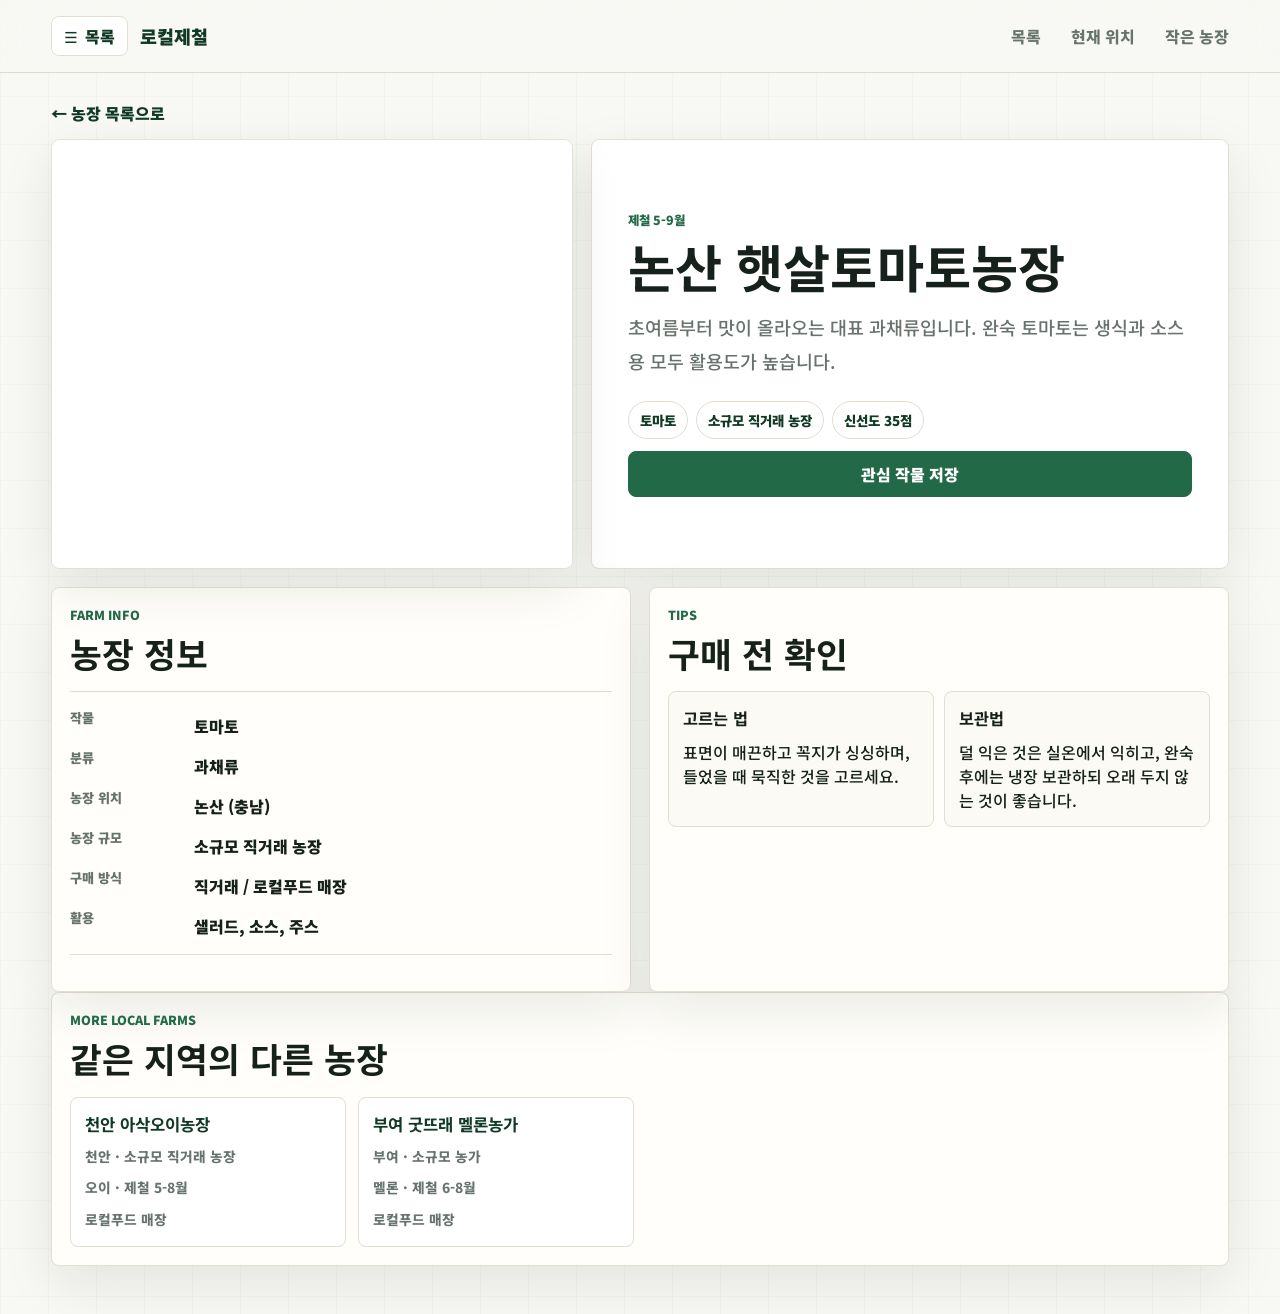
==== detail.html @ 07fb828e "Add top-left navigation menu" ====
<!doctype html>
<html lang="ko">
  <head>
    <meta charset="UTF-8" />
    <meta name="viewport" content="width=device-width, initial-scale=1.0" />
    <meta
      name="description"
      content="로컬제철 농장 상세 페이지입니다. 가까운 농장, 제철 작물, 구매 방식, 고르는 법과 보관법을 확인합니다."
    />
    <title>농장 상세 | 로컬제철</title>
    <link rel="preconnect" href="https://fonts.googleapis.com" />
    <link rel="preconnect" href="https://fonts.gstatic.com" crossorigin />
    <link
      href="https://fonts.googleapis.com/css2?family=Inter:wght@500;600;700;800;900&family=Noto+Sans+KR:wght@400;500;700;800;900&display=swap"
      rel="stylesheet"
    />
    <link rel="stylesheet" href="./styles.css" />
  </head>
  <body>
    <header class="site-header">
      <div class="header-left">
        <details class="quick-menu">
          <summary aria-label="서비스 목록 열기">목록</summary>
          <div class="quick-menu-panel">
            <a href="./index.html#finder">농장 작물</a>
            <a href="./index.html#nearby">농장 위치</a>
            <a href="./index.html#small-farms">작은 농장</a>
            <a href="./index.html#favorites">관심 작물</a>
            <a href="./index.html#data">데이터 구조</a>
          </div>
        </details>
        <a class="brand" href="./index.html" aria-label="로컬제철 홈">로컬제철</a>
      </div>
      <nav class="nav" aria-label="상세 메뉴">
        <a href="./index.html#finder">목록</a>
        <a href="./index.html#nearby">현재 위치</a>
        <a href="./index.html#small-farms">작은 농장</a>
      </nav>
    </header>

    <main class="detail-page">
      <a class="back-link" href="./index.html#finder">← 농장 목록으로</a>

      <section class="detail-hero">
        <div class="detail-hero-image" id="pageImage"></div>
        <div class="detail-hero-copy">
          <p class="eyebrow" id="pageSeason">근처 제철</p>
          <h1 id="pageTitle">농장 상세</h1>
          <p class="lead" id="pageDescription">선택한 농장의 제철 작물 정보를 불러오는 중입니다.</p>
          <div class="hero-points" id="pageBadges"></div>
          <button class="favorite-button detail-favorite" id="pageFavorite" type="button">관심 작물 저장</button>
        </div>
      </section>

      <section class="detail-page-grid">
        <section class="section detail-info-section">
          <div class="section-heading">
            <div>
              <p class="eyebrow">Farm info</p>
              <h2>농장 정보</h2>
            </div>
          </div>
          <dl class="detail-meta page-meta" id="pageMeta"></dl>
        </section>

        <section class="section detail-info-section">
          <div class="section-heading">
            <div>
              <p class="eyebrow">Tips</p>
              <h2>구매 전 확인</h2>
            </div>
          </div>
          <div class="detail-tips">
            <div class="tip-box">
              <h3>고르는 법</h3>
              <p id="pagePick">-</p>
            </div>
            <div class="tip-box">
              <h3>보관법</h3>
              <p id="pageStorage">-</p>
            </div>
          </div>
        </section>
      </section>

      <section class="section">
        <div class="section-heading">
          <div>
            <p class="eyebrow">More local farms</p>
            <h2>같은 지역의 다른 농장</h2>
          </div>
        </div>
        <div class="small-farm-list" id="relatedList"></div>
      </section>
    </main>

    <script src="./script.js"></script>
    <script src="./detail.js"></script>
  </body>
</html>
---- styles.css ----
:root {
  --bg: #f8f8f4;
  --surface: #fffefa;
  --surface-strong: #ffffff;
  --text: #17211b;
  --muted: #68736d;
  --line: #e3ded2;
  --green: #226947;
  --green-dark: #103926;
  --leaf: #74a936;
  --tomato: #c84b3f;
  --sky: #277497;
  --gold: #d59a26;
  --shadow: 0 18px 54px rgba(24, 32, 27, 0.09);
}

* {
  box-sizing: border-box;
}

html {
  scroll-behavior: smooth;
}

body {
  margin: 0;
  background:
    linear-gradient(rgba(36, 107, 69, 0.026) 1px, transparent 1px),
    linear-gradient(90deg, rgba(36, 107, 69, 0.026) 1px, transparent 1px),
    var(--bg);
  background-size: 48px 48px;
  color: var(--text);
  font-family: "Noto Sans KR", "Inter", system-ui, sans-serif;
  font-weight: 500;
  text-rendering: optimizeLegibility;
  -webkit-font-smoothing: antialiased;
}

button,
input,
select {
  font: inherit;
}

button {
  cursor: pointer;
}

a {
  color: inherit;
  text-decoration: none;
}

.site-header {
  position: sticky;
  top: 0;
  z-index: 20;
  display: flex;
  align-items: center;
  justify-content: space-between;
  gap: 20px;
  padding: 16px clamp(18px, 4vw, 56px);
  border-bottom: 1px solid rgba(222, 216, 201, 0.9);
  background: rgba(248, 248, 244, 0.92);
  backdrop-filter: blur(16px);
}

.header-left {
  display: flex;
  align-items: center;
  gap: 12px;
}

.quick-menu {
  position: relative;
}

.quick-menu summary {
  display: inline-flex;
  min-height: 40px;
  align-items: center;
  justify-content: center;
  border: 1px solid var(--line);
  border-radius: 8px;
  background: var(--surface-strong);
  color: var(--green-dark);
  padding: 0 12px;
  font-weight: 900;
  list-style: none;
  cursor: pointer;
}

.quick-menu summary::-webkit-details-marker {
  display: none;
}

.quick-menu summary::before {
  margin-right: 7px;
  content: "☰";
  font-size: 0.95rem;
}

.quick-menu[open] summary {
  border-color: var(--green);
  box-shadow: 0 0 0 3px rgba(34, 105, 71, 0.12);
}

.quick-menu-panel {
  position: absolute;
  top: calc(100% + 8px);
  left: 0;
  z-index: 40;
  display: grid;
  width: 190px;
  gap: 4px;
  border: 1px solid var(--line);
  border-radius: 8px;
  background: var(--surface-strong);
  box-shadow: var(--shadow);
  padding: 8px;
}

.quick-menu-panel a {
  border-radius: 8px;
  color: var(--text);
  padding: 10px 11px;
  font-weight: 900;
}

.quick-menu-panel a:hover {
  background: #edf5e6;
  color: var(--green-dark);
}

.brand {
  color: var(--green-dark);
  font-size: 1.15rem;
  font-weight: 900;
  letter-spacing: 0;
}

.nav {
  display: flex;
  gap: clamp(14px, 3vw, 30px);
  color: var(--muted);
  font-weight: 800;
}

.nav a:hover {
  color: var(--green-dark);
}

.hero {
  display: grid;
  grid-template-columns: minmax(0, 1fr) minmax(320px, 440px);
  gap: clamp(24px, 5vw, 64px);
  align-items: stretch;
  padding: 42px clamp(18px, 4vw, 56px) 24px;
}

.hero-copy {
  display: flex;
  min-height: 360px;
  flex-direction: column;
  justify-content: center;
}

.eyebrow {
  margin: 0 0 10px;
  color: var(--green);
  font-size: 0.78rem;
  font-weight: 900;
  letter-spacing: 0;
  text-transform: uppercase;
}

h1,
h2,
h3,
p {
  margin-top: 0;
}

h1 {
  max-width: 820px;
  margin-bottom: 18px;
  font-size: clamp(2.35rem, 5vw, 4.75rem);
  line-height: 1.06;
  letter-spacing: 0;
}

h2 {
  margin-bottom: 0;
  font-size: clamp(1.5rem, 2.7vw, 2.35rem);
  line-height: 1.14;
  letter-spacing: 0;
}

h3 {
  margin-bottom: 10px;
  font-size: 1.02rem;
}

.lead {
  max-width: 620px;
  color: var(--muted);
  font-size: clamp(1rem, 2vw, 1.15rem);
  line-height: 1.82;
}

.hero-points {
  display: flex;
  flex-wrap: wrap;
  gap: 8px;
  margin-top: 4px;
}

.hero-points span {
  border: 1px solid var(--line);
  border-radius: 999px;
  background: rgba(255, 255, 255, 0.72);
  color: var(--green-dark);
  padding: 8px 11px;
  font-size: 0.84rem;
  font-weight: 900;
}

.back-link {
  display: inline-flex;
  margin-bottom: 14px;
  color: var(--green-dark);
  font-weight: 900;
}

.detail-page {
  padding: 28px clamp(18px, 4vw, 56px) 48px;
}

.detail-hero {
  display: grid;
  grid-template-columns: minmax(280px, 0.9fr) minmax(0, 1.1fr);
  gap: 18px;
  align-items: stretch;
  margin-bottom: 18px;
}

.detail-hero-image,
.detail-hero-copy {
  border: 1px solid var(--line);
  border-radius: 8px;
  background: var(--surface-strong);
  box-shadow: var(--shadow);
}

.detail-hero-image {
  min-height: 430px;
  background-position: center;
  background-size: cover;
  filter: saturate(0.96) contrast(1.02);
}

.detail-hero-copy {
  display: flex;
  flex-direction: column;
  justify-content: center;
  padding: clamp(20px, 4vw, 36px);
}

.detail-hero-copy h1 {
  font-size: clamp(2rem, 4vw, 4rem);
}

.detail-favorite {
  width: fit-content;
  min-width: 180px;
}

.detail-page-grid {
  display: grid;
  grid-template-columns: repeat(2, minmax(0, 1fr));
  gap: 18px;
}

.detail-info-section {
  margin: 0;
}

.page-meta {
  margin-bottom: 0;
}

.hero-actions {
  display: flex;
  flex-wrap: wrap;
  gap: 10px;
  margin-top: 18px;
}

.primary-button,
.secondary-button,
.favorite-button {
  display: inline-flex;
  min-height: 46px;
  align-items: center;
  justify-content: center;
  border-radius: 8px;
  padding: 0 16px;
  font-weight: 900;
}

.primary-button {
  border: 1px solid var(--green);
  background: var(--green);
  color: white;
}

.secondary-button {
  border: 1px solid var(--line);
  background: var(--surface-strong);
  color: var(--text);
}

.favorite-button {
  width: 100%;
  margin-top: 12px;
  border: 1px solid var(--green);
  background: var(--green);
  color: white;
}

.favorite-button.saved {
  border-color: #e8c46d;
  background: #fff4cf;
  color: #6f4c00;
}

.today-card,
.toolbar-panel,
.crop-list-panel,
.detail-panel,
.section {
  border: 1px solid var(--line);
  border-radius: 8px;
  background: var(--surface);
  box-shadow: var(--shadow);
}

.today-card {
  display: flex;
  min-height: 360px;
  flex-direction: column;
  overflow: hidden;
  background: var(--surface-strong);
}

.today-image,
.detail-image,
.crop-image {
  background-position: center;
  background-size: cover;
}

.today-image {
  min-height: 175px;
  filter: saturate(0.96) contrast(1.02);
}

.today-content {
  display: flex;
  flex: 1;
  flex-direction: column;
  padding: 18px;
}

.today-content p {
  color: var(--muted);
  line-height: 1.72;
}

.fresh-meter {
  height: 12px;
  margin: auto 0 18px;
  overflow: hidden;
  border-radius: 999px;
  background: #ebe4d6;
}

.fresh-meter span {
  display: block;
  width: 0%;
  height: 100%;
  border-radius: inherit;
  background: linear-gradient(90deg, var(--leaf), var(--gold), var(--tomato));
  transition: width 240ms ease;
}

.today-meta {
  display: grid;
  grid-template-columns: 1fr 1fr;
  gap: 10px;
  margin: 0;
}

.today-meta div {
  padding: 12px;
  border: 1px solid var(--line);
  border-radius: 8px;
  background: var(--surface-strong);
}

dt {
  color: var(--muted);
  font-size: 0.82rem;
  font-weight: 900;
}

dd {
  margin: 6px 0 0;
  font-weight: 900;
}

.toolbar-panel {
  display: grid;
  grid-template-columns: minmax(220px, 1.5fr) repeat(3, minmax(140px, 0.7fr));
  gap: 12px;
  margin: 0 clamp(18px, 4vw, 56px) 18px;
  padding: 14px;
  background: rgba(255, 254, 250, 0.94);
}

label {
  display: grid;
  gap: 7px;
  color: var(--muted);
  font-size: 0.84rem;
  font-weight: 900;
}

input,
select {
  width: 100%;
  min-height: 46px;
  border: 1px solid var(--line);
  border-radius: 8px;
  background: #fff;
  color: var(--text);
  padding: 0 12px;
  outline: none;
}

input:focus,
select:focus {
  border-color: var(--green);
  box-shadow: 0 0 0 3px rgba(36, 107, 69, 0.16);
}

.dashboard {
  display: grid;
  grid-template-columns: minmax(280px, 370px) minmax(0, 1fr);
  gap: 18px;
  padding: 0 clamp(18px, 4vw, 56px) 34px;
  align-items: start;
}

.crop-list-panel,
.detail-panel,
.section {
  padding: 18px;
}

.crop-list-panel {
  position: sticky;
  top: 82px;
  max-height: calc(100vh - 104px);
  overflow: auto;
}

.section-heading {
  display: flex;
  align-items: center;
  justify-content: space-between;
  gap: 18px;
  margin-bottom: 18px;
}

.result-count {
  color: var(--muted);
  font-weight: 900;
}

.crop-grid {
  display: grid;
  grid-template-columns: 1fr;
  gap: 10px;
}

.crop-card {
  display: grid;
  grid-template-columns: 86px minmax(0, 1fr);
  min-height: 112px;
  overflow: hidden;
  border: 1px solid var(--line);
  border-radius: 8px;
  background: var(--surface-strong);
  text-align: left;
  transition:
    border-color 160ms ease,
    box-shadow 160ms ease,
    transform 160ms ease;
}

.crop-card:hover,
.crop-card.active {
  border-color: rgba(36, 107, 69, 0.65);
  box-shadow: 0 14px 34px rgba(24, 32, 27, 0.1);
  transform: translateY(-2px);
}

.crop-image {
  min-height: 112px;
  filter: saturate(0.95) contrast(1.02);
}

.crop-body {
  display: flex;
  flex: 1;
  flex-direction: column;
  min-width: 0;
  padding: 12px;
}

.crop-body h3 {
  margin-bottom: 6px;
}

.crop-body p {
  display: -webkit-box;
  overflow: hidden;
  color: var(--muted);
  line-height: 1.62;
  -webkit-box-orient: vertical;
  -webkit-line-clamp: 2;
}

.badge-row {
  display: flex;
  flex-wrap: wrap;
  gap: 6px;
  margin-top: auto;
}

.badge {
  border-radius: 8px;
  background: #edf5e6;
  color: var(--green-dark);
  padding: 6px 9px;
  font-size: 0.76rem;
  font-weight: 900;
}

.crop-card .badge-row {
  margin-top: 6px;
}

.badge.gold {
  background: #fff1cf;
  color: #8a5a00;
}

.badge.sky {
  background: #e7f4f8;
  color: #155572;
}

.detail-panel {
  align-self: start;
  background: var(--surface-strong);
}

.detail-image {
  min-height: 310px;
  margin-bottom: 18px;
  border-radius: 8px;
  filter: saturate(0.96) contrast(1.02);
}

.detail-panel p {
  color: var(--muted);
  line-height: 1.74;
}

.detail-meta {
  display: grid;
  grid-template-columns: 110px minmax(0, 1fr);
  gap: 10px 14px;
  margin: 18px 0;
  padding: 16px 0;
  border-top: 1px solid var(--line);
  border-bottom: 1px solid var(--line);
}

.detail-meta dd {
  overflow-wrap: anywhere;
}

.detail-tips {
  display: grid;
  grid-template-columns: repeat(2, minmax(0, 1fr));
  gap: 10px;
}

.tip-box {
  padding: 14px;
  border: 1px solid var(--line);
  border-radius: 8px;
  background: #fbfaf5;
}

.tip-box + .tip-box {
  margin-top: 0;
}

.tip-box p {
  margin-bottom: 0;
}

.impact-section,
.data-section,
.calendar-section,
.saved-section,
.regional-section,
.location-section,
.small-farm-section {
  margin: 0 clamp(18px, 4vw, 56px) 34px;
}

.location-status,
.section-note {
  margin-bottom: 14px;
  color: var(--muted);
  line-height: 1.7;
}

.month-strip {
  display: grid;
  grid-template-columns: repeat(12, minmax(64px, 1fr));
  gap: 8px;
}

.month-button {
  min-height: 58px;
  border: 1px solid var(--line);
  border-radius: 8px;
  background: var(--surface-strong);
  color: var(--text);
  font-weight: 900;
  transition:
    background 160ms ease,
    color 160ms ease,
    border-color 160ms ease;
}

.month-button.active {
  border-color: var(--green);
  background: var(--green);
  color: white;
}

.saved-list,
.region-grid,
.nearby-list,
.small-farm-list {
  display: grid;
  grid-template-columns: repeat(4, minmax(0, 1fr));
  gap: 12px;
}

.saved-item,
.region-item,
.nearby-item,
.small-farm-item {
  display: grid;
  gap: 8px;
  min-height: 150px;
  padding: 14px;
  border: 1px solid var(--line);
  border-radius: 8px;
  background: #fff;
}

.saved-item strong,
.region-item strong,
.nearby-item strong,
.small-farm-item strong {
  color: var(--green-dark);
  font-size: 1.04rem;
}

.saved-item span,
.region-item span,
.nearby-item span,
.small-farm-item span {
  color: var(--muted);
  font-size: 0.86rem;
  font-weight: 800;
  line-height: 1.5;
}

.saved-item button {
  min-height: 36px;
  border: 1px solid var(--line);
  border-radius: 8px;
  background: transparent;
  color: var(--muted);
  font-weight: 900;
}

.impact-grid {
  display: grid;
  grid-template-columns: repeat(3, minmax(0, 1fr));
  gap: 12px;
}

.impact-grid article {
  min-height: 170px;
  padding: 16px;
  border: 1px solid var(--line);
  border-radius: 8px;
  background: var(--surface-strong);
}

.impact-grid strong {
  display: block;
  margin-bottom: 10px;
  color: var(--green-dark);
  font-size: 1.08rem;
}

.impact-grid p {
  margin-bottom: 0;
  color: var(--muted);
  line-height: 1.7;
}

pre {
  overflow-x: auto;
  margin: 0;
  border-radius: 8px;
  background: #17201b;
  color: #f7f5ef;
  padding: 18px;
  line-height: 1.6;
}

.empty {
  grid-column: 1 / -1;
  padding: 28px;
  border: 1px dashed var(--line);
  border-radius: 8px;
  color: var(--muted);
  text-align: center;
  font-weight: 900;
}

@media (max-width: 1080px) {
  .hero,
  .dashboard,
  .detail-hero,
  .detail-page-grid,
  .toolbar-panel,
  .impact-grid,
  .saved-list,
  .region-grid,
  .nearby-list,
  .small-farm-list {
    grid-template-columns: 1fr;
  }

  .hero-copy,
  .today-card {
    min-height: auto;
  }

  .crop-grid {
    grid-template-columns: 1fr;
  }

  .month-strip {
    grid-template-columns: repeat(6, minmax(0, 1fr));
  }

  .detail-panel {
    position: static;
  }

  .crop-list-panel {
    position: static;
    max-height: none;
  }
}

@media (max-width: 680px) {
  .site-header,
  .section-heading {
    align-items: flex-start;
    flex-direction: column;
  }

  .nav {
    width: 100%;
    justify-content: space-between;
  }

  .header-left {
    width: 100%;
    justify-content: space-between;
  }

  .quick-menu-panel {
    width: min(78vw, 230px);
  }

  .hero {
    padding-top: 34px;
  }

  h1 {
    font-size: clamp(2.2rem, 12vw, 3.6rem);
  }

  .today-meta,
  .crop-grid {
    grid-template-columns: 1fr;
  }

  .crop-card {
    grid-template-columns: 78px minmax(0, 1fr);
  }

  .crop-image {
    min-height: 108px;
  }

  .detail-image {
    min-height: 220px;
  }

  .detail-tips {
    grid-template-columns: 1fr;
  }

  .detail-hero-image {
    min-height: 260px;
  }

  .month-strip {
    grid-template-columns: repeat(3, minmax(0, 1fr));
  }

  .detail-meta {
    grid-template-columns: 1fr;
  }
}
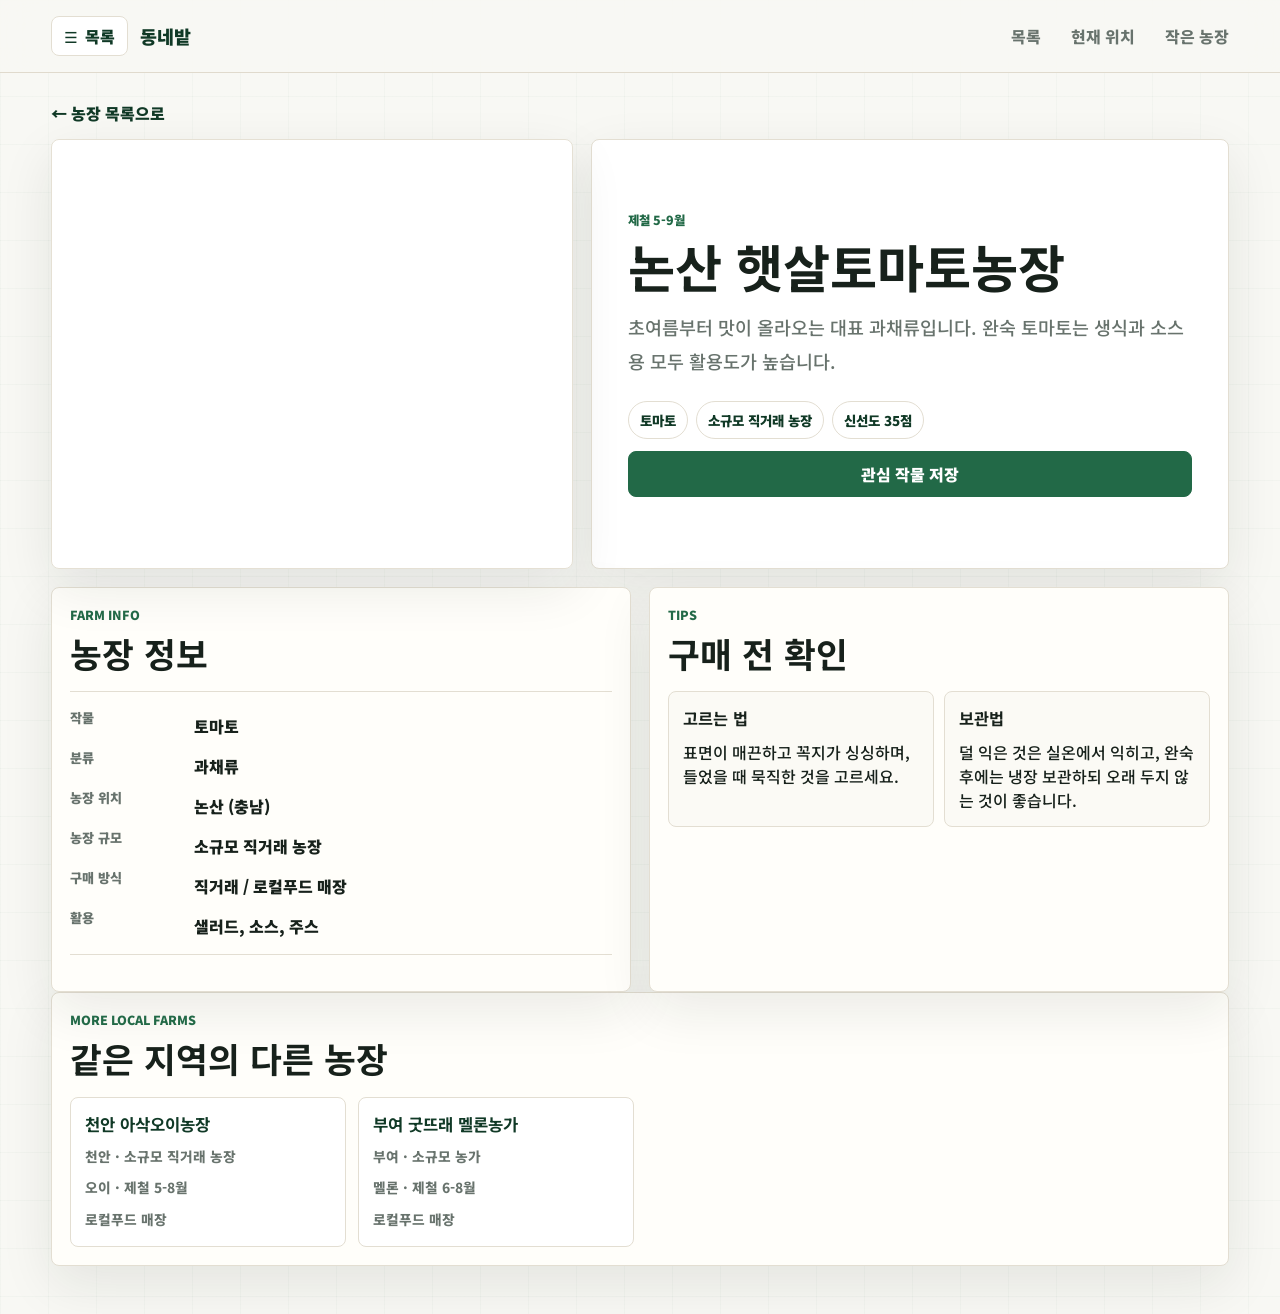
==== commit 93be179a: "Rename service to Dongnebat" ====
--- a/detail.html
+++ b/detail.html
@@ -7,7 +7,7 @@
       name="description"
       content="로컬제철 농장 상세 페이지입니다. 가까운 농장, 제철 작물, 구매 방식, 고르는 법과 보관법을 확인합니다."
     />
-    <title>농장 상세 | 로컬제철</title>
+    <title>농장 상세 | 동네밭</title>
     <link rel="preconnect" href="https://fonts.googleapis.com" />
     <link rel="preconnect" href="https://fonts.gstatic.com" crossorigin />
     <link
@@ -29,7 +29,7 @@
             <a href="./index.html#data">데이터 구조</a>
           </div>
         </details>
-        <a class="brand" href="./index.html" aria-label="로컬제철 홈">로컬제철</a>
+        <a class="brand" href="./index.html" aria-label="동네밭 홈">동네밭</a>
       </div>
       <nav class="nav" aria-label="상세 메뉴">
         <a href="./index.html#finder">목록</a>
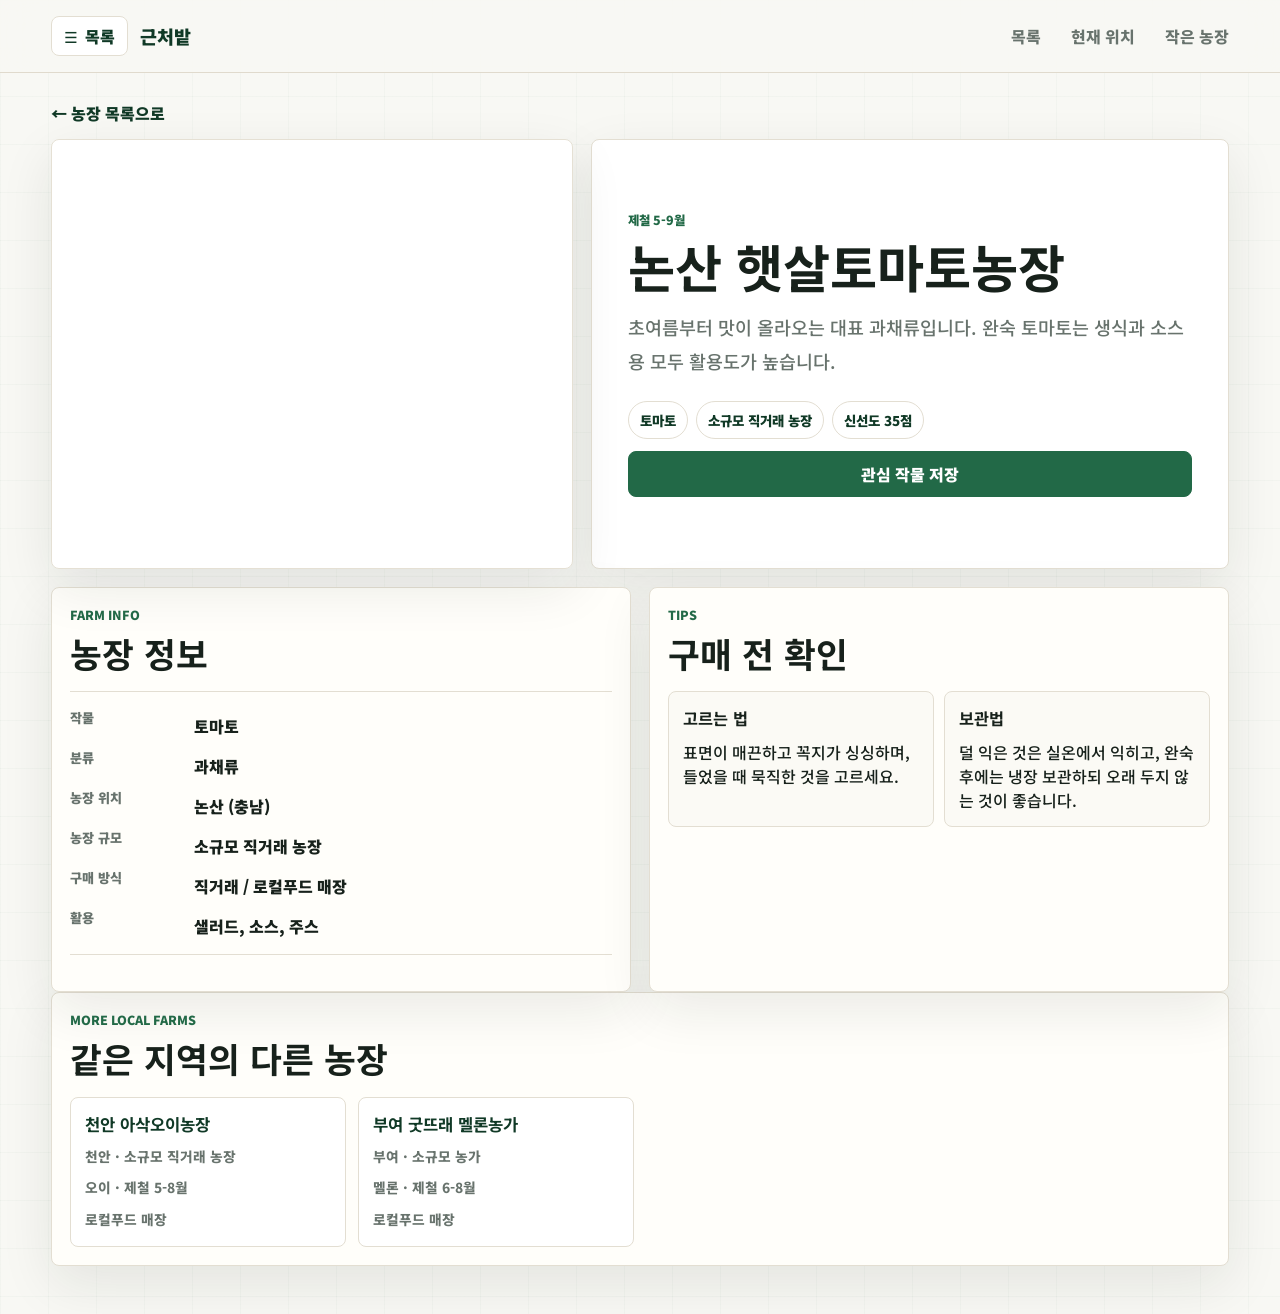
==== commit 173f2f1d: "Rename service to Geuncheobat" ====
--- a/detail.html
+++ b/detail.html
@@ -7,7 +7,7 @@
       name="description"
       content="로컬제철 농장 상세 페이지입니다. 가까운 농장, 제철 작물, 구매 방식, 고르는 법과 보관법을 확인합니다."
     />
-    <title>농장 상세 | 동네밭</title>
+    <title>농장 상세 | 근처밭</title>
     <link rel="preconnect" href="https://fonts.googleapis.com" />
     <link rel="preconnect" href="https://fonts.gstatic.com" crossorigin />
     <link
@@ -29,7 +29,7 @@
             <a href="./index.html#data">데이터 구조</a>
           </div>
         </details>
-        <a class="brand" href="./index.html" aria-label="동네밭 홈">동네밭</a>
+        <a class="brand" href="./index.html" aria-label="근처밭 홈">근처밭</a>
       </div>
       <nav class="nav" aria-label="상세 메뉴">
         <a href="./index.html#finder">목록</a>
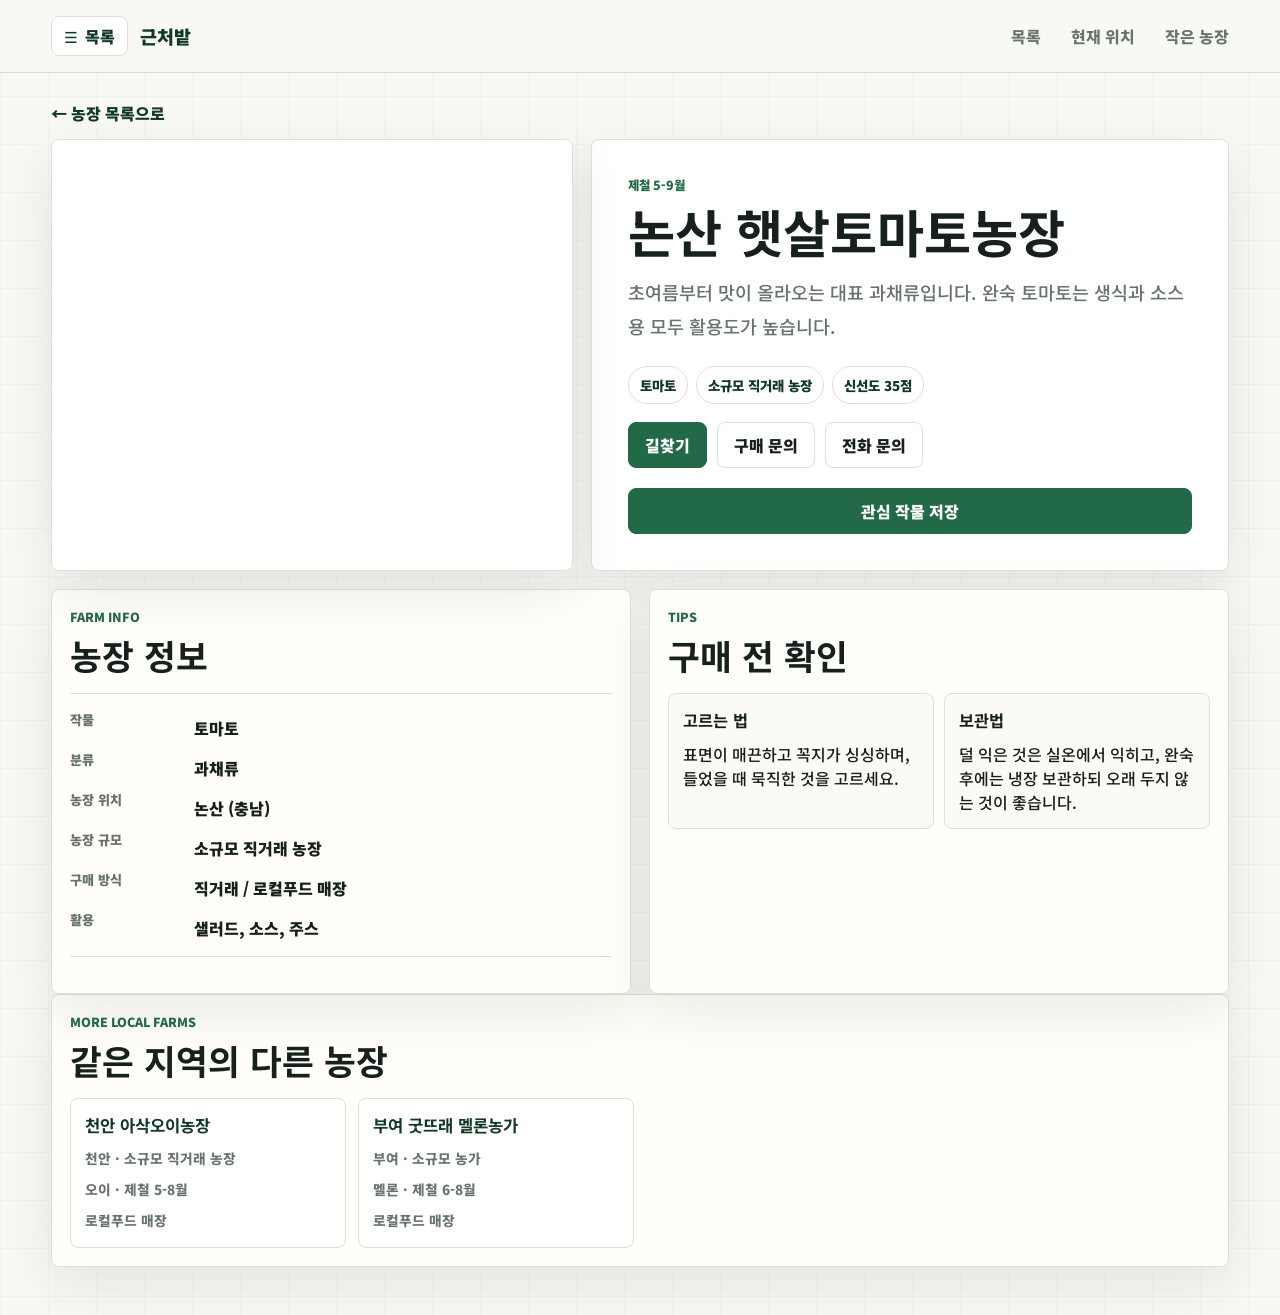
==== commit 1528e905: "Add farm contact actions and registration CTA" ====
--- a/detail.html
+++ b/detail.html
@@ -48,6 +48,7 @@
           <h1 id="pageTitle">농장 상세</h1>
           <p class="lead" id="pageDescription">선택한 농장의 제철 작물 정보를 불러오는 중입니다.</p>
           <div class="hero-points" id="pageBadges"></div>
+          <div class="detail-actions" id="pageActions"></div>
           <button class="favorite-button detail-favorite" id="pageFavorite" type="button">관심 작물 저장</button>
         </div>
       </section>
--- a/styles.css
+++ b/styles.css
@@ -275,6 +275,13 @@
   min-width: 180px;
 }
 
+.detail-actions {
+  display: flex;
+  flex-wrap: wrap;
+  gap: 10px;
+  margin: 18px 0 8px;
+}
+
 .detail-page-grid {
   display: grid;
   grid-template-columns: repeat(2, minmax(0, 1fr));
@@ -428,6 +435,42 @@
   background: rgba(255, 254, 250, 0.94);
 }
 
+.overview-strip {
+  display: grid;
+  grid-template-columns: repeat(3, minmax(0, 1fr));
+  gap: 12px;
+  margin: 0 clamp(18px, 4vw, 56px) 18px;
+}
+
+.overview-strip article {
+  display: grid;
+  gap: 7px;
+  min-height: 128px;
+  border: 1px solid var(--line);
+  border-radius: 8px;
+  background: var(--surface-strong);
+  box-shadow: var(--shadow);
+  padding: 16px;
+}
+
+.overview-strip span {
+  color: var(--muted);
+  font-size: 0.84rem;
+  font-weight: 900;
+}
+
+.overview-strip strong {
+  color: var(--green-dark);
+  font-size: clamp(2rem, 4vw, 3.2rem);
+  line-height: 1;
+}
+
+.overview-strip p {
+  margin: 0;
+  color: var(--muted);
+  font-weight: 800;
+}
+
 label {
   display: grid;
   gap: 7px;
@@ -630,8 +673,42 @@
 .saved-section,
 .regional-section,
 .location-section,
-.small-farm-section {
+.small-farm-section,
+.flow-section,
+.farm-cta-section {
   margin: 0 clamp(18px, 4vw, 56px) 34px;
+}
+
+.farm-cta-section {
+  display: grid;
+  grid-template-columns: minmax(0, 1fr) auto;
+  gap: 24px;
+  align-items: center;
+  background: #173826;
+  color: white;
+}
+
+.farm-cta-section .eyebrow {
+  color: #a8e6bf;
+}
+
+.farm-cta-copy p {
+  max-width: 680px;
+  margin-bottom: 0;
+  color: #dceee2;
+  line-height: 1.75;
+}
+
+.farm-cta-actions {
+  display: flex;
+  flex-wrap: wrap;
+  gap: 10px;
+  justify-content: flex-end;
+}
+
+.farm-cta-section .secondary-button {
+  background: transparent;
+  color: white;
 }
 
 .location-status,
@@ -669,16 +746,22 @@
 .saved-list,
 .region-grid,
 .nearby-list,
-.small-farm-list {
+.small-farm-list,
+.flow-grid {
   display: grid;
   grid-template-columns: repeat(4, minmax(0, 1fr));
   gap: 12px;
+}
+
+.flow-grid {
+  grid-template-columns: repeat(3, minmax(0, 1fr));
 }
 
 .saved-item,
 .region-item,
 .nearby-item,
-.small-farm-item {
+.small-farm-item,
+.flow-grid article {
   display: grid;
   gap: 8px;
   min-height: 150px;
@@ -691,7 +774,8 @@
 .saved-item strong,
 .region-item strong,
 .nearby-item strong,
-.small-farm-item strong {
+.small-farm-item strong,
+.flow-grid strong {
   color: var(--green-dark);
   font-size: 1.04rem;
 }
@@ -704,6 +788,24 @@
   font-size: 0.86rem;
   font-weight: 800;
   line-height: 1.5;
+}
+
+.flow-grid span {
+  display: inline-flex;
+  width: 34px;
+  height: 34px;
+  align-items: center;
+  justify-content: center;
+  border-radius: 999px;
+  background: #edf5e6;
+  color: var(--green-dark);
+  font-weight: 900;
+}
+
+.flow-grid p {
+  margin: 0;
+  color: var(--muted);
+  line-height: 1.65;
 }
 
 .saved-item button {
@@ -767,12 +869,15 @@
   .dashboard,
   .detail-hero,
   .detail-page-grid,
+  .farm-cta-section,
   .toolbar-panel,
+  .overview-strip,
   .impact-grid,
   .saved-list,
   .region-grid,
   .nearby-list,
-  .small-farm-list {
+  .small-farm-list,
+  .flow-grid {
     grid-template-columns: 1fr;
   }
 
@@ -849,6 +954,10 @@
     grid-template-columns: 1fr;
   }
 
+  .farm-cta-actions {
+    justify-content: flex-start;
+  }
+
   .detail-hero-image {
     min-height: 260px;
   }
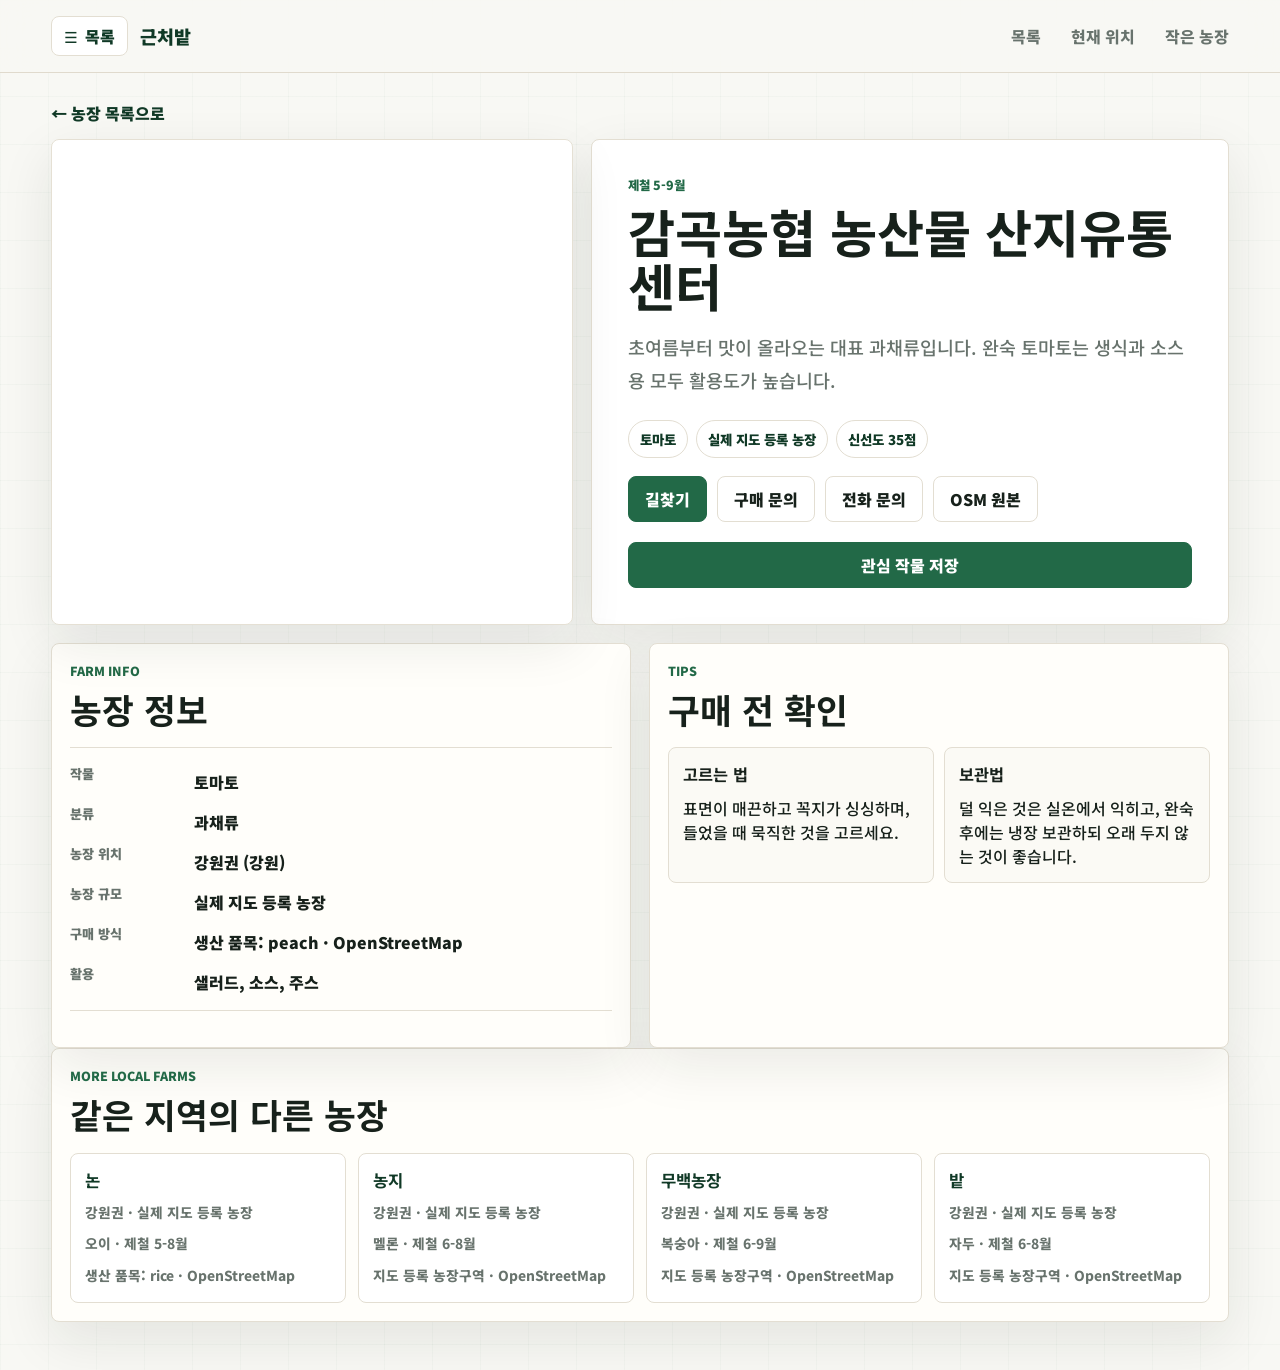
==== commit fdeea79d: "Use real OpenStreetMap farm data" ====
--- a/detail.html
+++ b/detail.html
@@ -95,6 +95,7 @@
       </section>
     </main>
 
+    <script src="./real-farms.js"></script>
     <script src="./script.js"></script>
     <script src="./detail.js"></script>
   </body>
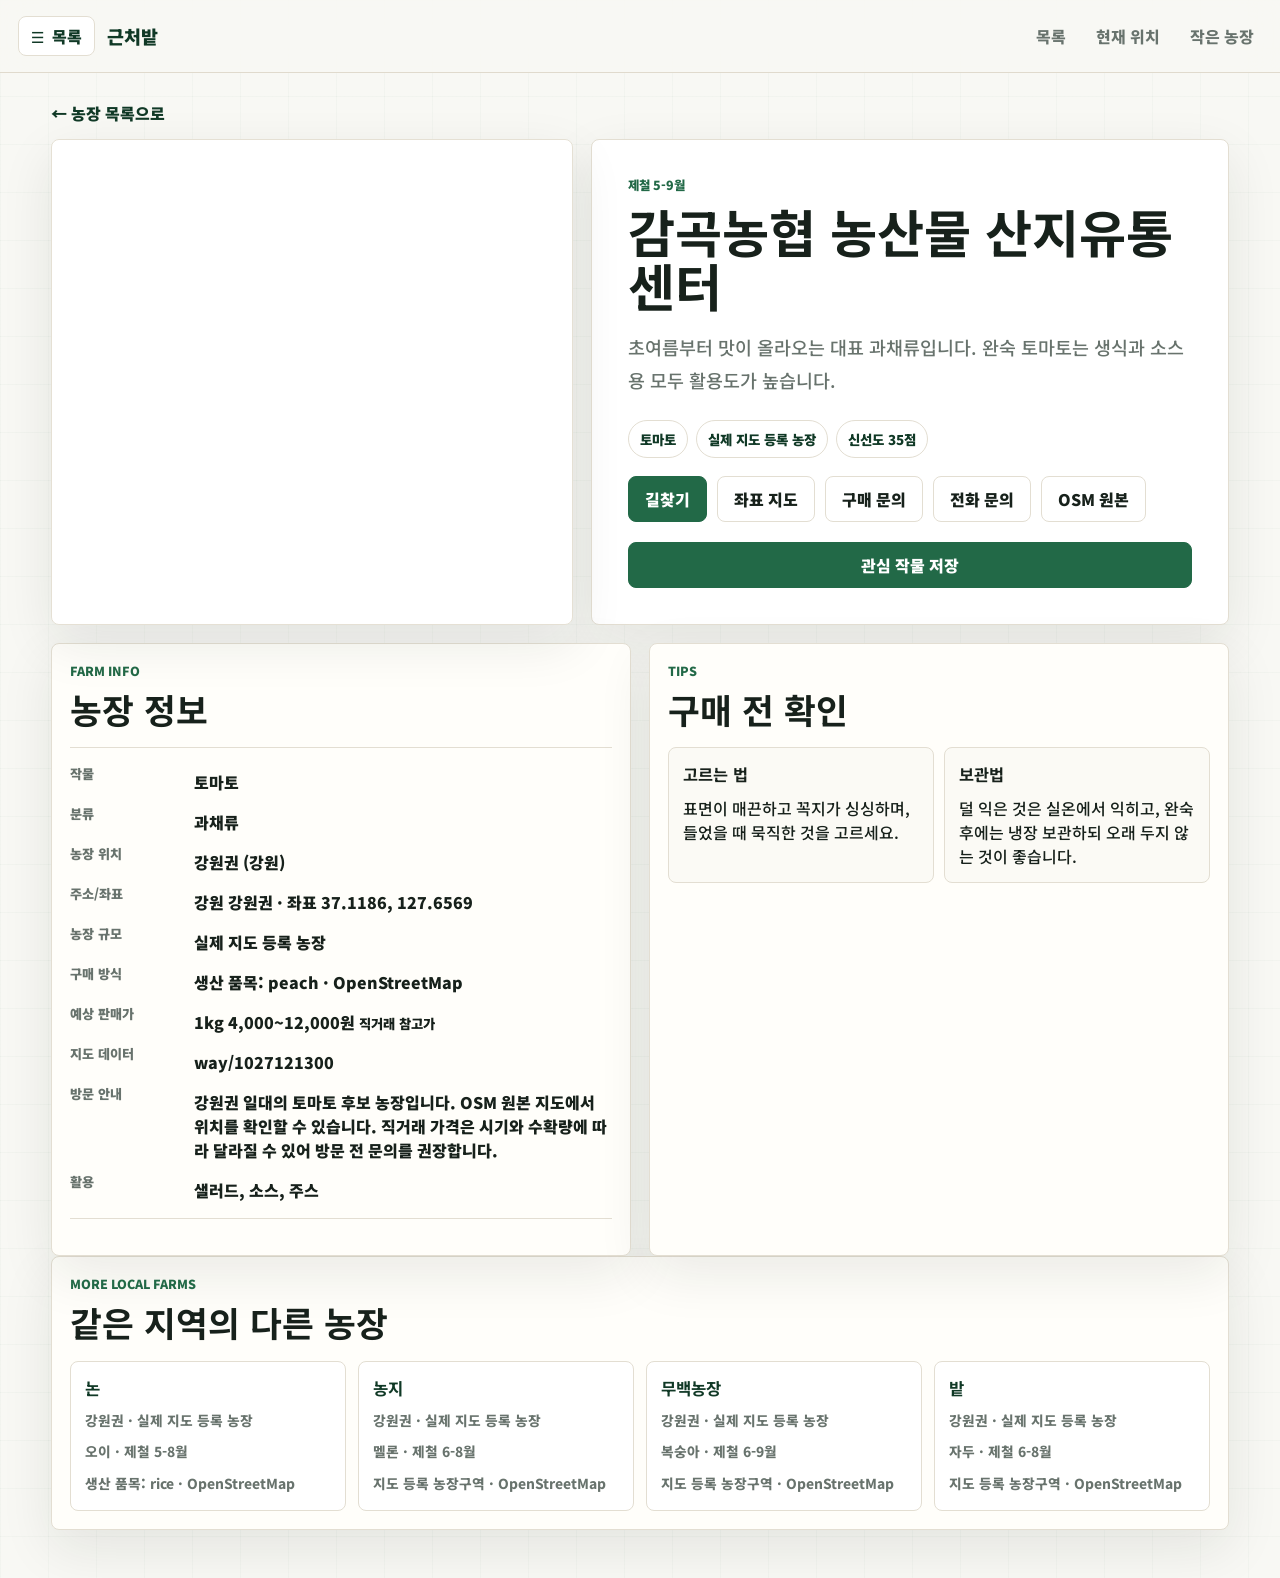
==== commit a93b7a13: "Link nearby farms to richer detail pages" ====
--- a/detail.html
+++ b/detail.html
@@ -26,7 +26,6 @@
             <a href="./index.html#nearby">농장 위치</a>
             <a href="./index.html#small-farms">작은 농장</a>
             <a href="./index.html#favorites">관심 작물</a>
-            <a href="./index.html#data">데이터 구조</a>
           </div>
         </details>
         <a class="brand" href="./index.html" aria-label="근처밭 홈">근처밭</a>
--- a/styles.css
+++ b/styles.css
@@ -59,7 +59,7 @@
   align-items: center;
   justify-content: space-between;
   gap: 20px;
-  padding: 16px clamp(18px, 4vw, 56px);
+  padding: 16px clamp(8px, 2vw, 28px) 16px clamp(8px, 1.4vw, 20px);
   border-bottom: 1px solid rgba(222, 216, 201, 0.9);
   background: rgba(248, 248, 244, 0.92);
   backdrop-filter: blur(16px);
@@ -150,12 +150,100 @@
   color: var(--green-dark);
 }
 
+.main-location {
+  padding-top: 34px;
+}
+
+.main-location .section-heading {
+  align-items: flex-end;
+}
+
+.main-location h1 {
+  margin-bottom: 10px;
+  font-size: clamp(2.25rem, 5vw, 4.2rem);
+}
+
+.main-location .lead {
+  margin-bottom: 0;
+}
+
+.auth-widget {
+  position: relative;
+  flex: 0 0 auto;
+}
+
+.naver-login-button {
+  min-height: 40px;
+  border: 1px solid #03c75a;
+  border-radius: 8px;
+  background: #03c75a;
+  color: #ffffff;
+  padding: 0 13px;
+  font-size: 0.9rem;
+  font-weight: 900;
+  white-space: nowrap;
+}
+
+.naver-login-button.connected {
+  border-color: var(--green-dark);
+  background: var(--green-dark);
+}
+
+.auth-panel {
+  position: absolute;
+  top: calc(100% + 8px);
+  right: 0;
+  z-index: 45;
+  width: min(360px, 84vw);
+  border: 1px solid var(--line);
+  border-radius: 8px;
+  background: var(--surface-strong);
+  box-shadow: var(--shadow);
+  padding: 14px;
+}
+
+.auth-panel strong {
+  display: block;
+  margin-bottom: 8px;
+  color: var(--green-dark);
+  font-size: 1rem;
+}
+
+.auth-panel p {
+  margin-bottom: 10px;
+  color: var(--muted);
+  font-size: 0.9rem;
+  line-height: 1.6;
+}
+
+.auth-panel code {
+  display: block;
+  overflow-wrap: anywhere;
+  border-radius: 8px;
+  background: #f3f5ef;
+  color: var(--green-dark);
+  padding: 9px;
+  font-size: 0.78rem;
+  line-height: 1.45;
+}
+
+.auth-panel button {
+  min-height: 36px;
+  margin-top: 10px;
+  border: 1px solid var(--line);
+  border-radius: 8px;
+  background: transparent;
+  color: var(--green-dark);
+  padding: 0 12px;
+  font-weight: 900;
+}
+
 .hero {
   display: grid;
   grid-template-columns: minmax(0, 1fr) minmax(320px, 440px);
-  gap: clamp(24px, 5vw, 64px);
+  gap: clamp(20px, 4vw, 44px);
   align-items: stretch;
-  padding: 42px clamp(18px, 4vw, 56px) 24px;
+  padding: 20px clamp(18px, 4vw, 56px) 18px;
 }
 
 .hero-copy {
@@ -163,6 +251,71 @@
   min-height: 360px;
   flex-direction: column;
   justify-content: center;
+}
+
+.hero-title-only {
+  align-items: center;
+  min-height: 430px;
+  justify-content: space-between;
+  padding: clamp(38px, 5vw, 72px) 0 clamp(18px, 3vw, 38px);
+}
+
+.hero-title-only h1 {
+  max-width: none;
+  margin-bottom: 0;
+  font-size: clamp(2.05rem, 3.35vw, 3.25rem);
+  line-height: 1.08;
+  text-align: center;
+  white-space: nowrap;
+}
+
+.hero-search {
+  width: 100%;
+  max-width: 940px;
+  margin: 0 auto;
+}
+
+.hero-farm-cta {
+  display: flex;
+  width: min(100%, 640px);
+  align-items: center;
+  justify-content: space-between;
+  gap: 18px;
+  border: 1px solid rgba(34, 105, 71, 0.18);
+  border-radius: 8px;
+  background: rgba(255, 254, 250, 0.9);
+  box-shadow: 0 12px 34px rgba(24, 32, 27, 0.08);
+  padding: 14px 16px;
+}
+
+.hero-farm-cta span {
+  display: block;
+  margin-bottom: 4px;
+  color: var(--green);
+  font-size: 0.72rem;
+  font-weight: 900;
+  text-transform: uppercase;
+}
+
+.hero-farm-cta strong {
+  display: block;
+  color: var(--green-dark);
+  font-size: clamp(1rem, 1.6vw, 1.22rem);
+  line-height: 1.25;
+}
+
+.hero-farm-cta a {
+  display: inline-flex;
+  min-height: 38px;
+  flex: 0 0 auto;
+  align-items: center;
+  justify-content: center;
+  border-radius: 8px;
+  background: var(--green);
+  color: white;
+  padding: 0 13px;
+  font-size: 0.9rem;
+  font-weight: 900;
 }
 
 .eyebrow {
@@ -428,11 +581,16 @@
 
 .toolbar-panel {
   display: grid;
-  grid-template-columns: minmax(220px, 1.5fr) repeat(3, minmax(140px, 0.7fr));
+  grid-template-columns: minmax(220px, 1.5fr) repeat(3, minmax(140px, 0.7fr)) minmax(140px, auto);
   gap: 12px;
   margin: 0 clamp(18px, 4vw, 56px) 18px;
   padding: 14px;
   background: rgba(255, 254, 250, 0.94);
+}
+
+.search-submit-button {
+  align-self: end;
+  width: 100%;
 }
 
 .overview-strip {
@@ -603,6 +761,15 @@
 
 .crop-card .badge-row {
   margin-top: 6px;
+}
+
+.farm-extra {
+  display: block;
+  margin-top: 9px;
+  color: var(--muted);
+  font-size: 0.82rem;
+  font-weight: 800;
+  line-height: 1.45;
 }
 
 .badge.gold {
@@ -711,6 +878,14 @@
   color: white;
 }
 
+.deferred-section {
+  display: none;
+}
+
+.deferred-section.section-visible {
+  display: block;
+}
+
 .location-status,
 .section-note {
   margin-bottom: 14px;
@@ -769,6 +944,19 @@
   border: 1px solid var(--line);
   border-radius: 8px;
   background: #fff;
+}
+
+.nearby-item,
+.small-farm-item {
+  transition:
+    border-color 160ms ease,
+    transform 160ms ease;
+}
+
+.nearby-item:hover,
+.small-farm-item:hover {
+  border-color: rgba(34, 105, 71, 0.45);
+  transform: translateY(-1px);
 }
 
 .saved-item strong,
@@ -886,6 +1074,24 @@
     min-height: auto;
   }
 
+  .hero-title-only {
+    gap: 28px;
+    justify-content: center;
+    padding: 0;
+  }
+
+  .hero-farm-cta {
+    width: 100%;
+  }
+
+  .hero-search {
+    margin-bottom: 0;
+  }
+
+  .hero-title-only h1 {
+    white-space: normal;
+  }
+
   .crop-grid {
     grid-template-columns: 1fr;
   }
@@ -911,6 +1117,24 @@
     flex-direction: column;
   }
 
+  .main-location .section-heading {
+    align-items: flex-start;
+  }
+
+  .auth-widget {
+    width: 100%;
+  }
+
+  .naver-login-button {
+    width: 100%;
+  }
+
+  .auth-panel {
+    right: auto;
+    left: 0;
+    width: 100%;
+  }
+
   .nav {
     width: 100%;
     justify-content: space-between;
@@ -930,7 +1154,15 @@
   }
 
   h1 {
-    font-size: clamp(2.2rem, 12vw, 3.6rem);
+    font-size: clamp(2.05rem, 10vw, 3.2rem);
+  }
+
+  .hero-title-only {
+    min-height: auto;
+  }
+
+  .hero-title-only h1 {
+    font-size: clamp(1.95rem, 9vw, 2.75rem);
   }
 
   .today-meta,
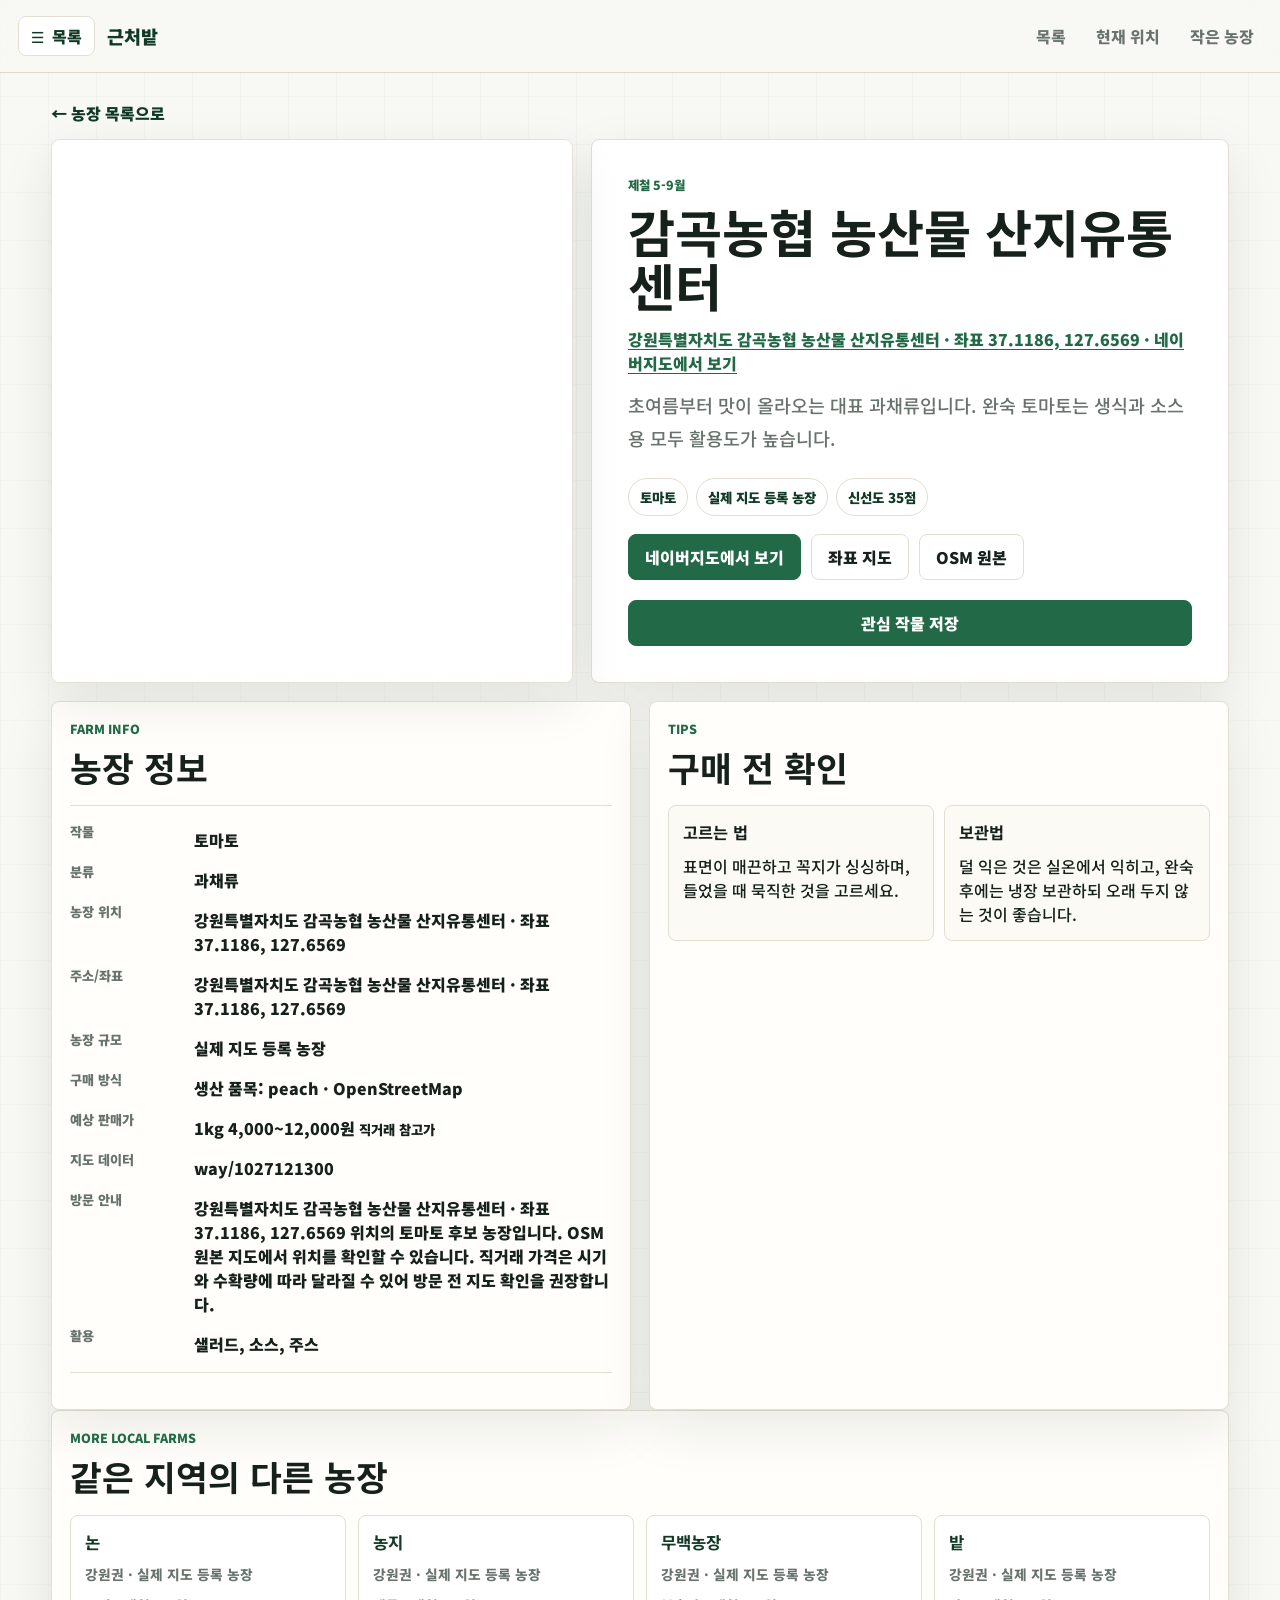
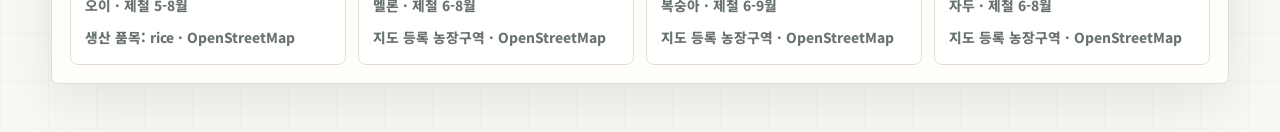
==== commit 0548cbad: "Link farm details to Naver maps" ====
--- a/detail.html
+++ b/detail.html
@@ -45,6 +45,7 @@
         <div class="detail-hero-copy">
           <p class="eyebrow" id="pageSeason">근처 제철</p>
           <h1 id="pageTitle">농장 상세</h1>
+          <div class="farm-map-link" id="pageMapLink"></div>
           <p class="lead" id="pageDescription">선택한 농장의 제철 작물 정보를 불러오는 중입니다.</p>
           <div class="hero-points" id="pageBadges"></div>
           <div class="detail-actions" id="pageActions"></div>
--- a/styles.css
+++ b/styles.css
@@ -433,6 +433,18 @@
   flex-wrap: wrap;
   gap: 10px;
   margin: 18px 0 8px;
+}
+
+.farm-map-link {
+  margin: -4px 0 14px;
+}
+
+.farm-map-link a,
+.detail-meta a {
+  color: var(--green);
+  font-weight: 900;
+  text-decoration: underline;
+  text-underline-offset: 3px;
 }
 
 .detail-page-grid {
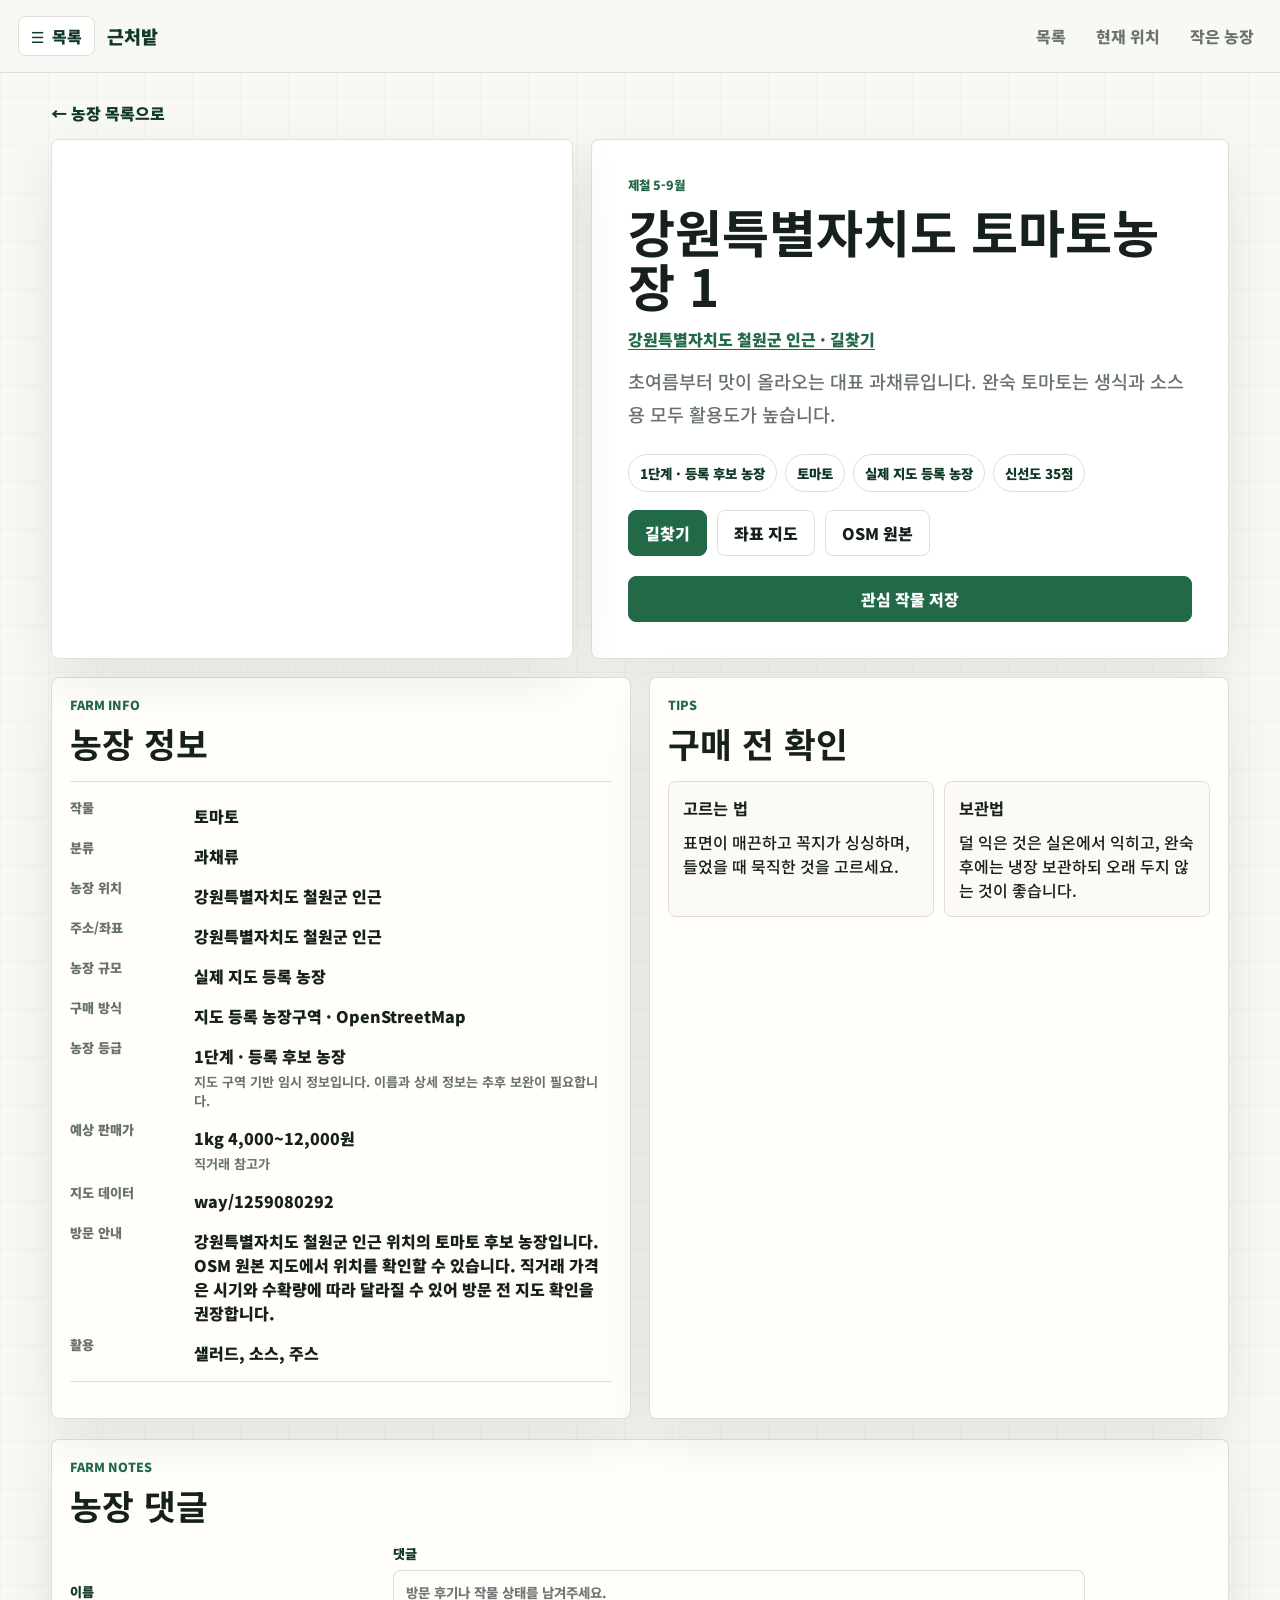
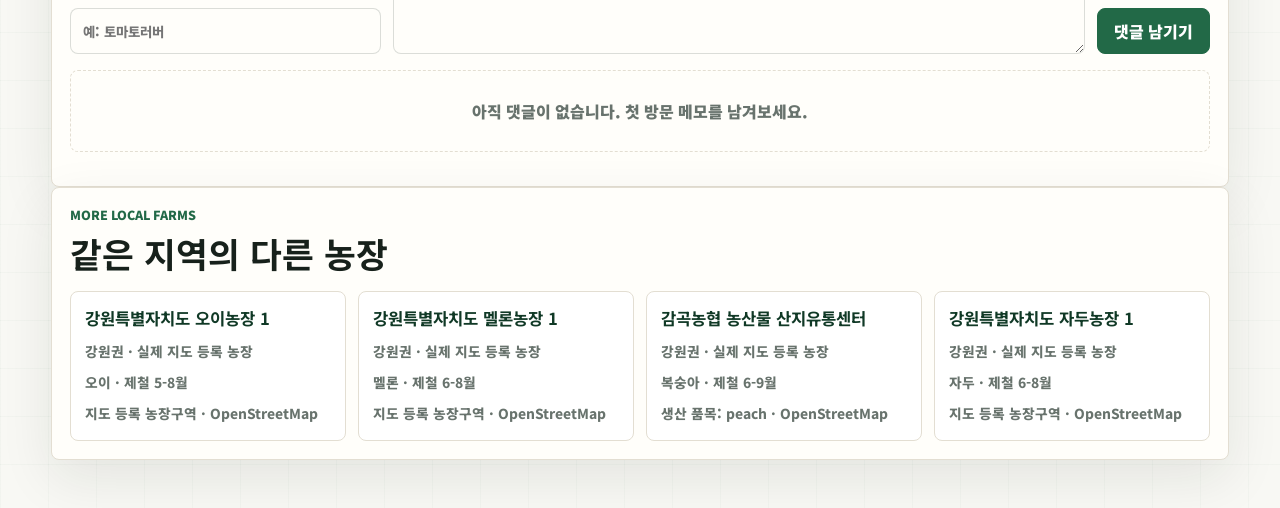
==== commit 95f63f21: "Add farm grades and comments" ====
--- a/detail.html
+++ b/detail.html
@@ -84,6 +84,27 @@
         </section>
       </section>
 
+      <section class="section farm-comments-section">
+        <div class="section-heading">
+          <div>
+            <p class="eyebrow">Farm notes</p>
+            <h2>농장 댓글</h2>
+          </div>
+        </div>
+        <form class="comment-form" id="commentForm">
+          <label>
+            <span>이름</span>
+            <input id="commentName" type="text" placeholder="예: 토마토러버" required />
+          </label>
+          <label>
+            <span>댓글</span>
+            <textarea id="commentText" rows="3" placeholder="방문 후기나 작물 상태를 남겨주세요." required></textarea>
+          </label>
+          <button class="primary-button" type="submit">댓글 남기기</button>
+        </form>
+        <div class="comment-list" id="commentList"></div>
+      </section>
+
       <section class="section">
         <div class="section-heading">
           <div>
--- a/styles.css
+++ b/styles.css
@@ -318,6 +318,123 @@
   font-weight: 900;
 }
 
+.register-page {
+  padding: 118px clamp(18px, 4vw, 56px) 48px;
+}
+
+.register-hero {
+  max-width: 900px;
+  margin: 0 auto 26px;
+  text-align: center;
+}
+
+.register-hero h1 {
+  margin: 0 auto 14px;
+  font-size: clamp(2rem, 4vw, 4.2rem);
+  line-height: 1.08;
+}
+
+.register-hero p {
+  max-width: 680px;
+  margin: 0 auto;
+  color: var(--muted);
+  font-size: 1.05rem;
+  font-weight: 700;
+  line-height: 1.7;
+}
+
+.register-grid {
+  display: grid;
+  grid-template-columns: minmax(0, 1fr) minmax(280px, 0.78fr);
+  gap: 28px;
+}
+
+.register-list {
+  display: grid;
+  gap: 12px;
+  margin: 18px 0 0;
+  padding: 0;
+  list-style: none;
+}
+
+.register-list li {
+  border-bottom: 1px solid rgba(31, 49, 38, 0.1);
+  padding: 0 0 12px;
+  color: var(--ink);
+  font-weight: 800;
+}
+
+.register-contact {
+  border-left: 1px solid rgba(31, 49, 38, 0.12);
+  padding-left: 28px;
+}
+
+.register-contact p {
+  color: var(--muted);
+  font-weight: 700;
+  line-height: 1.7;
+}
+
+.register-contact .primary-button,
+.register-contact .secondary-button {
+  width: 100%;
+  margin-top: 10px;
+}
+
+.register-form {
+  display: grid;
+  gap: 12px;
+  margin-top: 18px;
+}
+
+.register-form label {
+  display: grid;
+  gap: 7px;
+}
+
+.register-form span {
+  color: var(--green-dark);
+  font-size: 0.82rem;
+  font-weight: 900;
+}
+
+.register-form input,
+.register-form select {
+  min-height: 44px;
+  width: 100%;
+  border: 1px solid rgba(31, 49, 38, 0.16);
+  border-radius: 8px;
+  background: #fffefa;
+  color: var(--ink);
+  padding: 0 12px;
+  font: inherit;
+  font-weight: 800;
+}
+
+.register-result {
+  margin-top: 14px;
+  border: 1px solid rgba(101, 158, 61, 0.28);
+  border-radius: 8px;
+  background: rgba(239, 248, 229, 0.82);
+  padding: 13px;
+}
+
+.register-result strong,
+.register-result span {
+  display: block;
+}
+
+.register-result strong {
+  color: var(--green-dark);
+  font-weight: 900;
+}
+
+.register-result span {
+  margin-top: 4px;
+  color: var(--muted);
+  font-weight: 800;
+}
+
 .eyebrow {
   margin: 0 0 10px;
   color: var(--green);
@@ -445,6 +562,11 @@
   font-weight: 900;
   text-decoration: underline;
   text-underline-offset: 3px;
+}
+
+.grade-badge {
+  background: rgba(101, 158, 61, 0.14);
+  color: var(--green-dark);
 }
 
 .detail-page-grid {
@@ -823,6 +945,93 @@
 
 .detail-meta dd {
   overflow-wrap: anywhere;
+}
+
+.detail-meta small {
+  display: block;
+  margin-top: 4px;
+  color: var(--muted);
+  font-size: 0.82rem;
+  font-weight: 700;
+  line-height: 1.45;
+}
+
+.farm-comments-section {
+  margin-top: 20px;
+}
+
+.comment-form {
+  display: grid;
+  grid-template-columns: minmax(160px, 0.45fr) minmax(0, 1fr) auto;
+  gap: 12px;
+  align-items: end;
+}
+
+.comment-form label {
+  display: grid;
+  gap: 7px;
+}
+
+.comment-form span {
+  color: var(--green-dark);
+  font-size: 0.82rem;
+  font-weight: 900;
+}
+
+.comment-form input,
+.comment-form textarea {
+  width: 100%;
+  border: 1px solid rgba(31, 49, 38, 0.16);
+  border-radius: 8px;
+  background: #fffefa;
+  color: var(--ink);
+  padding: 11px 12px;
+  font: inherit;
+  font-weight: 800;
+}
+
+.comment-form textarea {
+  min-height: 46px;
+  resize: vertical;
+}
+
+.comment-list {
+  display: grid;
+  gap: 10px;
+  margin-top: 16px;
+}
+
+.comment-item {
+  border: 1px solid rgba(31, 49, 38, 0.1);
+  border-radius: 8px;
+  background: rgba(255, 254, 250, 0.82);
+  padding: 13px;
+}
+
+.comment-item div {
+  display: flex;
+  align-items: center;
+  justify-content: space-between;
+  gap: 10px;
+  margin-bottom: 6px;
+}
+
+.comment-item strong {
+  color: var(--green-dark);
+  font-weight: 900;
+}
+
+.comment-item time {
+  color: var(--muted);
+  font-size: 0.78rem;
+  font-weight: 800;
+}
+
+.comment-item p {
+  margin: 0;
+  color: var(--ink);
+  font-weight: 700;
+  line-height: 1.55;
 }
 
 .detail-tips {
@@ -1077,7 +1286,8 @@
   .region-grid,
   .nearby-list,
   .small-farm-list,
-  .flow-grid {
+  .flow-grid,
+  .register-grid {
     grid-template-columns: 1fr;
   }
 
@@ -1098,6 +1308,13 @@
 
   .hero-search {
     margin-bottom: 0;
+  }
+
+  .register-contact {
+    border-left: 0;
+    border-top: 1px solid rgba(31, 49, 38, 0.12);
+    padding-top: 24px;
+    padding-left: 0;
   }
 
   .hero-title-only h1 {
@@ -1213,4 +1430,12 @@
   .detail-meta {
     grid-template-columns: 1fr;
   }
-}
+
+  .comment-form {
+    grid-template-columns: 1fr;
+  }
+
+  .comment-form .primary-button {
+    width: 100%;
+  }
+}
